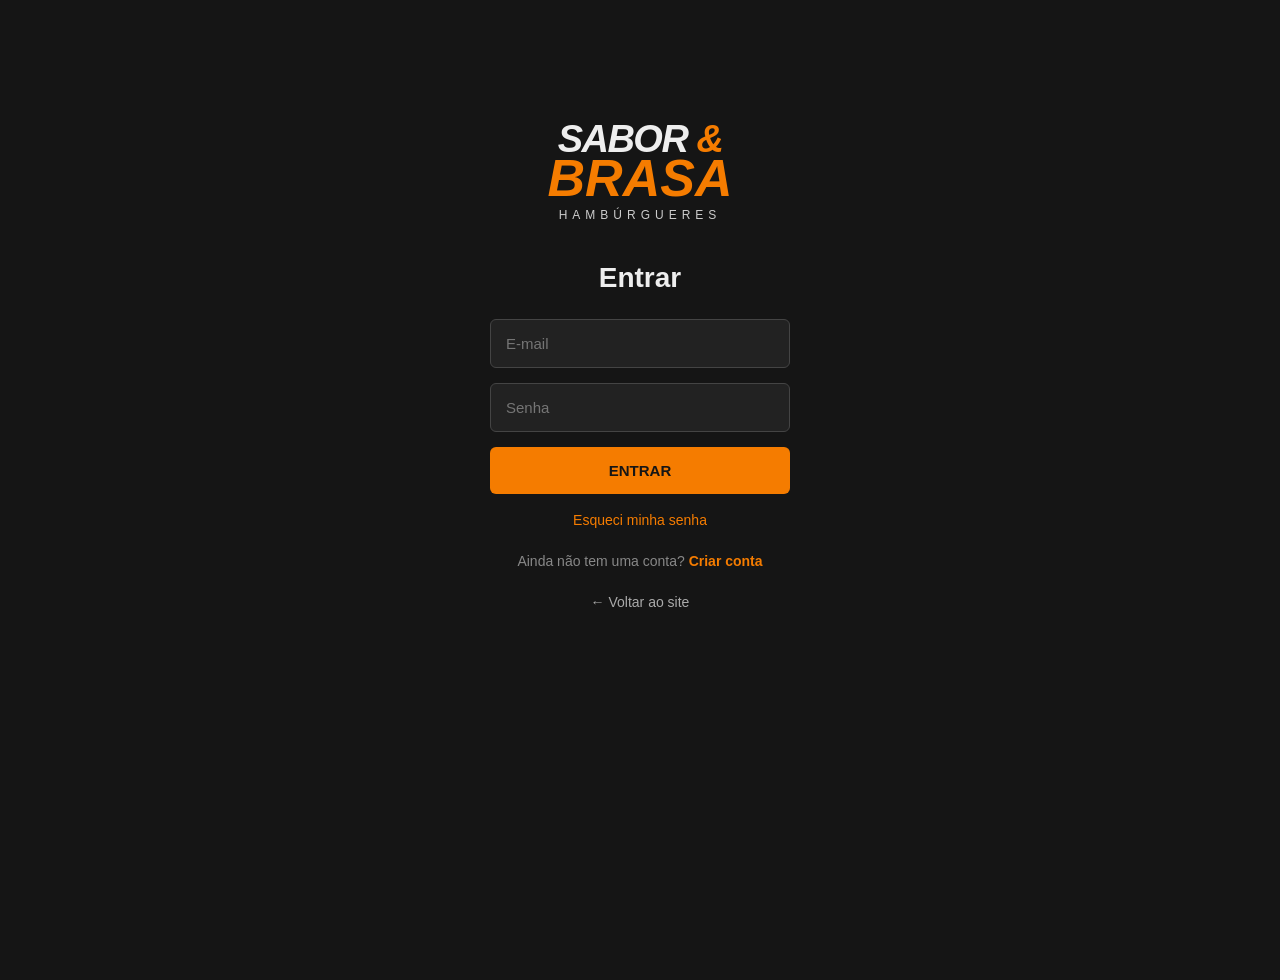
==== html/login.html @ 22addf39 "1" ====
<!DOCTYPE html>
<html lang="pt-BR">
<head>
    <meta charset="UTF-8">
    <meta name="viewport" content="width=device-width, initial-scale=1.0">
    <title>Login - Sabor & Brasa</title>
    <link rel="stylesheet" href="/css/style.css">
</head>

<body>

    <div class="login">

        <div class="marca">
            <h1>SABOR <span>&</span></h1>
            <h2>BRASA</h2>
            <p>HAMBÚRGUERES</p>
        </div>

        <h3>Entrar</h3>

        <form>
            <input type="email" placeholder="E-mail">

            <input type="password" placeholder="Senha">

            <button onclick="entrarPagina()" type="submit">ENTRAR</button>
        </form>

        <a href="#" class="esqueci">Esqueci minha senha</a>

        <p class="cadastro">
            Ainda não tem uma conta?
            <a href="#">Criar conta</a>
        </p>

        <a href="index.html" class="voltar">← Voltar ao site</a>

    </div>

</body>
<script src="/js/script.js"></script>
</html>
---- css/style.css ----
* {
  margin: 0;
  padding: 0;
  box-sizing: border-box;
}

body {
  background: #151515;
  color: #eeeeee;
  font-family: Arial, Helvetica, sans-serif;
  min-height: 100vh;
}


.cabecalho {
  display: flex;
  justify-content: space-between;
  align-items: flex-start;
  min-height: 125px;
}

h1 {
  font-size: 46px;
  font-style: italic;
  font-weight: 800;
  letter-spacing: -1.5px;
}

.cabecalho p {
  margin-top: 20px;
  font-size: 21px;
  font-style: italic;
  font-weight: 600;
}

/* layout */

.layout {
  max-width: 1500px;
  margin: 0 auto;
  padding: 0 20px 50px;

  display: grid;
  grid-template-columns: minmax(0, 1fr) 320px;
  gap: 80px;
}

/*cardapio*/
.conteudo {
  min-width: 0;
}

.cliente {
  background: #202020;
  padding: 30px;
  border-radius: 10px;
  text-align: center;
  border: 1px solid #292929;
  position: sticky;
  top: 20px;
}

.cliente img {
  width: 100%;
  height: 430px;
  object-fit: cover;
  border-radius: 8px;
  display: block;
}

.cliente h2 {
  color: #f57c00;
  font-size: 22px;
  font-style: italic;
  margin-top: 18px;
}

.cliente p {
  color: #cfcfcf;
  line-height: 1.5;
  margin-top: 10px;
}

.cliente button {
  background: #f57c00;
  color: #151515;
  border: none;
  padding: 12px 25px;
  margin-top: 18px;
  font-weight: bold;
  border-radius: 5px;
  cursor: pointer;
  transition: 0.3s;
}

.cliente button:hover {
  background: #ff9d3c;
  transform: scale(1.05);
}

.conteudo {
  min-width: 0;
}

.banner {
  width: 100%;
  height: 400px;
  position: relative;
  overflow: hidden;
}

.banner img {
  width: 100%;
  height: 100%;
  object-fit: cover;
  display: block;
}

.data {
  font-size: 14px;
  font-style: italic;
  color: #d0d0d0;
  margin: 0 18px 14px;
}

.resumo {
  color: #cfcfcf;
  font-size: 16px;
  line-height: 1.6;
  margin: 0 18px;
}

.cards {
  border-top: 1px solid #292929;
  padding-top: 24px;
  display: grid;
  gap: 18px;
}

.card {
  display: grid;
  grid-template-columns: 190px 1fr;
  gap: 20px;
  border-bottom: 1px solid #292929;
  padding-bottom: 20px;
}

.card img {
  width: 190px;
  height: 115px;
  object-fit: cover;
}

.card h3 {
  color: #f57c00;
  font-size: 19px;
  line-height: 1.3;
  margin-bottom: 8px;
}

.card p {
  color: #c7c7c7;
  line-height: 1.5;
}



.widget {
  border-bottom: 1px solid #292929;
  padding: 25px 20px 28px;
}



footer {
  border-top: 1px solid #292929;
  text-align: center;
  color: #888;
  padding: 25px;
  font-size: 14px;
}

/* BOTÃO DO MENU */
.menu-btn {
  background: transparent;
  border: none;
  color: #f57c00;
  font-size: 38px;
  cursor: pointer;
  padding: 5px 10px;
  margin-top: 5px;
  transition: 0.3s;
}

.menu-btn:hover {
  color: #ff9d3c;
  transform: scale(1.1);
}

/* MENU */
.menu {
  position: absolute;
  top: 75px;
  right: 30px;

  background: #202020;
  width: 220px;
  padding: 10px 0;

  border: 1px solid #333;
  border-radius: 8px;

  display: none;
  flex-direction: column;

  box-shadow: 0 8px 25px rgba(0, 0, 0, 0.5);
  z-index: 1000;
}

.menu.ativo {
  display: flex;
}

.menu a {
  color: #eeeeee;
  text-decoration: none;
  padding: 15px 20px;
  font-size: 17px;
  transition: 0.3s;
}

.menu a:hover {
  background: #f57c00;
  color: #151515;
}

footer {
  width: 100%;
  background-color: #181818;
  padding: 60px 0;
  display: flex;
  justify-content: center;
  align-items: center;
  color: #FFFFFF;
}

footer a {
  text-decoration: none;
  color: #FFFFFF;
}

footer p {
  margin-left: 12px;
}

.about {
  background-color: #FFFFFF;
  width: 100%;
  padding-left: 10%;
  padding-right: 10%;
  padding-top: 80px;
  padding-bottom: 80px;
  display: flex;
  align-items: center;
  justify-content: space-between;
}

.about div {
  max-width: 50%;
  padding-right: 40px;
}

.about img {
  max-width: 450px;
  border-radius: 8px;
}

.about div h2 {
  font-size: 32px;
  margin-bottom: 14px;
}

.cabecalho {
  min-height: 120px;
  padding: 0 30px;

  display: flex;
  justify-content: space-between;
  align-items: flex-start;
}

.cabecalho h1 {
  font-size: 46px;
  font-style: italic;
  font-weight: 800;
}

.cabecalho p {
  margin-top: 20px;
  font-size: 20px;
  font-style: italic;
  font-weight: 600;
}

/* BOTÃO ☰ */

.menu-btn {
  position: fixed;
  top: 15px;
  right: 25px;
  background: none;
  border: none;
  color: #f57c00;
  font-size: 38px;
  cursor: pointer;
  z-index: 10001;
}

/* MENU */

.menu {
  position: fixed;
  top: 65px;
  right: 25px;
  width: 220px;
  background: #202020;
  border: 1px solid #333;
  border-radius: 8px;
  padding: 10px 0;
  display: none;
  flex-direction: column;
  z-index: 10000;
  box-shadow: 0 8px 25px rgba(0, 0, 0, 0.5);
}

/* MENU ABERTO */

.menu.ativo {
  display: flex;
}

/* LINKS */

.menu a {
  color: white;
  text-decoration: none;
  padding: 15px 20px;
  font-size: 17px;
}

.menu a:hover {
  background: #f57c00;
  color: #151515;
}


/* MODAL */

.modal-produto {
  display: none;
  position: fixed;
  inset: 0;
  background: rgba(0, 0, 0, 0.75);
  z-index: 20000;
  justify-content: center;
  align-items: center;
  padding: 20px;
}

/* MODAL ABERTO */

.modal-produto.ativo {
  display: flex;
}

.sobre {
  max-width: 1200px;
  margin: 0 auto;
  padding: 40px 30px 70px;
}

.titulo-sobre {
  text-align: center;
  margin-bottom: 70px;
}

.titulo-sobre span {
  color: #f57c00;
  font-size: 15px;
  font-weight: bold;
  letter-spacing: 3px;
}

.titulo-sobre h2 {
  font-size: 46px;
  font-style: italic;
  margin: 15px 0;
}

.titulo-sobre strong {
  color: #f57c00;
}

.titulo-sobre p {
  max-width: 700px;
  margin: 0 auto;
  color: #c7c7c7;
  font-size: 18px;
  line-height: 1.6;
}

.historia {
  display: grid;
  /* Texto de um lado e imagem do outro */
  grid-template-columns: 1fr 1fr;
  gap: 60px;
  align-items: center;
}

.texto {
  padding: 20px;
}

.texto h2 {
  font-size: 40px;
  font-style: italic;
  margin-bottom: 25px;
}

.texto h2 span {
  color: #f57c00;
}

.texto p {
  color: #cfcfcf;
  font-size: 17px;
  line-height: 1.7;
  margin-bottom: 20px;
}

.imagem {
  width: 100%;
  height: 650px;
  overflow: hidden;
  border-radius: 12px;
  border: 2px solid #292929;
  box-shadow: 0 10px 30px rgba(0, 0, 0, 0.5);
}

.imagem img {
  width: 100%;
  height: 100%;
  object-fit: cover;
  display: block;
}

footer {
  border-top: 1px solid #292929;
  text-align: center;
  color: #888;
  padding: 25px;
  font-size: 14px;
}

/* ================================
   MODAL DO CARDÁPIO
================================ */

.modal-produto {
  display: none;
  position: fixed;
  inset: 0;
  background: rgba(0, 0, 0, 0.88);
  backdrop-filter: blur(6px);
  z-index: 20000;
  justify-content: center;
  align-items: center;
  padding: 25px;
}

.modal-produto.ativo {
  display: flex;
}


/* ================================
 CAIXA PRINCIPAL
================================ */

.produto {
  position: relative;

  width: 900px;
  max-width: 95%;
  max-height: 90vh;
  display: grid;
  grid-template-columns: 45% 55%;
  background: #1b1b1b;
  border: 1px solid #333;
  border-radius: 18px;
  overflow: hidden;
  box-shadow:
      0 0 0 1px rgba(245, 124, 0, 0.15),
      0 20px 60px rgba(0, 0, 0, 0.7);
}


/* ================================
 IMAGEM
================================ */

.produto-imagem {
  min-height: 500px;
  background: #111;
  position: relative;
}

.produto-imagem::after {
  content: "";
  position: absolute;
  inset: 0;

  background: linear-gradient(
      to top,
      rgba(0,0,0,0.45),
      transparent 50%
  );

  pointer-events: none;
}

.produto-imagem img {
  width: 100%;
  height: 100%;
  min-height: 500px;
  object-fit: cover;
  display: block;
}


/* ================================
 INFORMAÇÕES
================================ */

.produto-info {
  padding: 35px;
  overflow-y: auto;
}

.produto-info h2 {
  color: #f57c00;

  font-size: 32px;
  line-height: 1.15;
  margin-bottom: 15px;
  font-weight: 800;
  font-style: italic;
}

.descricao {
  color: #cfcfcf;
  font-size: 15px;
  line-height: 1.6;
  margin-bottom: 20px;
}


/* ================================
 PREÇO
================================ */

.preco {
  color: white;
  font-size: 30px;
  font-weight: 800;
  margin-bottom: 30px;
}

.preco::before {
  color: #f57c00;
}


/* ================================
 ACRÉSCIMOS
================================ */

.acrescimos {
  border-top: 1px solid #333;
  padding-top: 20px;
  margin-bottom: 10px;
}

.acrescimos h3 {
  color: white;
  font-size: 20px;
  margin-bottom: 5px;
}

.acrescimos p {
  color: #999;
  font-size: 14px;
}


/* ================================
 OPÇÕES
================================ */

.opcao {
  display: flex;
  justify-content: space-between;
  align-items: center;
  padding: 14px 0;
  border-bottom: 1px solid #292929;
}

.opcao span {
  display: block;
  color: #eee;
  font-size: 15px;
  font-weight: 600;
}

.opcao small {
  display: block;
  color: #f57c00;
  margin-top: 4px;
  font-size: 13px;
}


/* ================================
 CONTROLE DE QUANTIDADE
================================ */

.quantidade {
  display: flex;
  align-items: center;
  gap: 10px;
}

.quantidade button {
  width: 30px;
  height: 30px;
  border: 1px solid #444;
  border-radius: 50%;
  background: #252525;
  color: white;
  font-size: 18px;
  cursor: pointer;
  transition: 0.2s;
}

.quantidade button:hover {
  background: #f57c00;
  border-color: #f57c00;

  color: #151515;
}

.quantidade span {
  min-width: 20px;
  text-align: center;
  color: white;
}


/* ================================
 RODAPÉ DO PRODUTO
================================ */

.produto-footer {
  display: flex;
  align-items: center;
  gap: 15px;
  margin-top: 25px;
  padding-top: 20px;
  border-top: 1px solid #333;
}


/* ================================
 CONTADOR PRINCIPAL
================================ */

.contador {
  display: flex;
  align-items: center;
  background: #252525;
  border: 1px solid #444;
  border-radius: 10px;
  overflow: hidden;
}

.contador button {
  width: 40px;
  height: 45px;
  border: none;
  background: transparent;
  color: white;
  font-size: 22px;
  cursor: pointer;
}

.contador button:hover {
  background: #f57c00;
  color: #151515;
}

.contador span {
  width: 35px;
  text-align: center;
  color: white;
  font-weight: bold;
}


/* ================================
 BOTÃO ADICIONAR
================================ */

.adicionar {
  flex: 1;
  height: 55px;
  display: flex;
  justify-content: space-between;
  align-items: center;
  padding: 0 20px;
  border: none;
  border-radius: 10px;
  background: #f57c00;
  color: #151515;
  font-size: 16px;
  font-weight: 800;
  cursor: pointer;
  transition: 0.2s;
}

.adicionar:hover {
  background: #ff922b;

  transform: translateY(-2px);
}

.adicionar strong {
  font-size: 17px;
}


/* ================================
 BOTÃO FECHAR
================================ */

.fechar {
  position: absolute;
  top: 15px;
  right: 15px;
  z-index: 10;
  width: 40px;
  height: 40px;
  border: 1px solid #444;
  border-radius: 50%;
  background: rgba(20, 20, 20, 0.9);
  color: white;
  font-size: 25px;
  cursor: pointer;
  transition: 0.2s;
}

.fechar:hover {
  background: #f57c00;
  color: #151515;

  transform: rotate(90deg);
}


/* ================================
 RESPONSIVO
================================ */

@media (max-width: 750px) {

  .produto {
      grid-template-columns: 1fr;

      max-height: 92vh;

      overflow-y: auto;
  }

  .produto-imagem {
      min-height: 260px;
      max-height: 300px;
  }

  .produto-imagem img {
      min-height: 260px;
      max-height: 300px;
  }

  .produto-info {
      padding: 25px;
  }

  .produto-info h2 {
      font-size: 25px;
  }

  .produto-footer {
      flex-direction: column;
  }

  .contador {
      width: 100%;
      justify-content: center;
  }

  .adicionar {
      width: 100%;
  }
}
/* =========================
 CELULAR
========================= */

@media (max-width: 600px) {

  .modal-produto {
      padding: 0;
  }

  .produto {
      width: 100%;
      height: 100%;
      max-height: 100%;
      border-radius: 0;
  }

  .produto-imagem {
      height: 330px;
  }

  .produto-info {
      padding-left: 20px;
      padding-right: 20px;
  }

  .acrescimos {
      margin-left: -20px;
      margin-right: -20px;
      padding-left: 20px;
      padding-right: 20px;
  }
}


/* =========================
   TELA DE LOGIN - SABOR & BRASA
   ========================= */

.login {
    width: 380px;
    padding: 40px;
    text-align: center;
    margin: 80px auto;
}

.login .marca {
    margin-bottom: 40px;
}

.login .marca h1 {
    font-size: 38px;
    font-weight: 900;
    font-style: italic;
    line-height: 1;
    color: #eeeeee;
}

.login .marca h1 span {
    color: #f57c00;
}

.login .marca h2 {
    font-size: 52px;
    color: #f57c00;
    font-style: italic;
    font-weight: 900;
    line-height: 40px;
}

.login .marca p {
    font-size: 12px;
    letter-spacing: 5px;
    color: #cccccc;
    margin-top: 10px;
}

.login h3 {
    font-size: 28px;
    margin-bottom: 25px;
}

.login form input {
    width: 100%;
    padding: 15px;
    margin-bottom: 15px;
    background: #222222;
    border: 1px solid #444444;
    border-radius: 6px;
    color: #ffffff;
    font-size: 15px;
}

.login form input:focus {
    outline: none;
    border-color: #f57c00;
}

.login form button {
    width: 100%;
    padding: 15px;
    border: none;
    border-radius: 6px;
    background: #f57c00;
    color: #151515;
    font-weight: bold;
    font-size: 15px;
    cursor: pointer;
    transition: 0.3s;
}

.login form button:hover {
    background: #ff9d3c;
}

.login .esqueci {
    display: block;
    margin-top: 18px;
    color: #f57c00;
    text-decoration: none;
    font-size: 14px;
}

.login .cadastro {
    margin-top: 25px;
    color: #888888;
    font-size: 14px;
}

.login .cadastro a {
    color: #f57c00;
    text-decoration: none;
    font-weight: bold;
}

.login .voltar {
    display: block;
    margin-top: 25px;
    color: #aaaaaa;
    text-decoration: none;
    font-size: 14px;
}

.login .voltar:hover,
.login .esqueci:hover,
.login .cadastro a:hover {
    text-decoration: underline;
}

@media (max-width: 600px) {
    .login {
        width: 100%;
        max-width: 380px;
        padding: 25px;
        margin: 40px auto;
    }
}
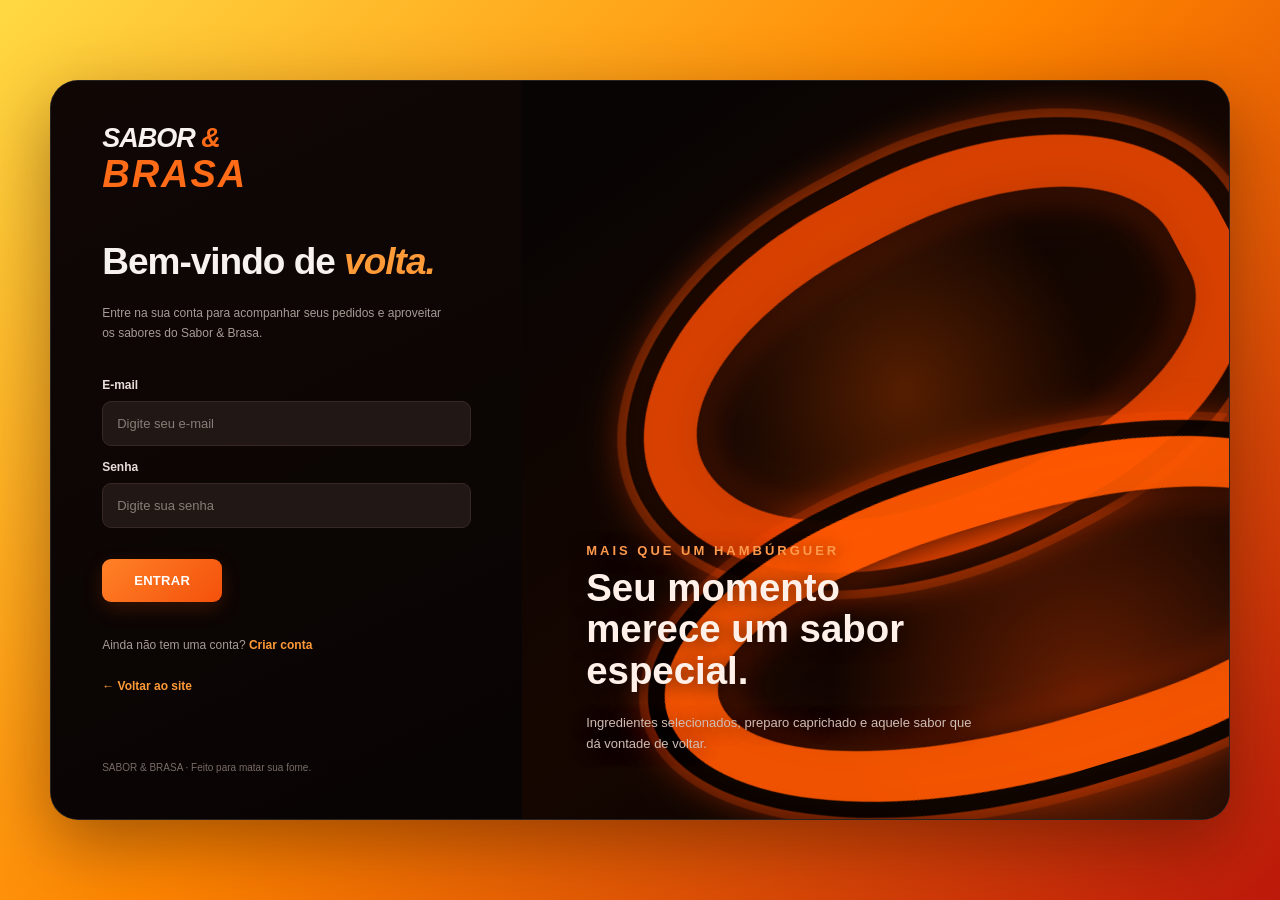
==== commit 2119b35d: "1" ====
--- a/html/login.html
+++ b/html/login.html
@@ -3,41 +3,51 @@
 <head>
     <meta charset="UTF-8">
     <meta name="viewport" content="width=device-width, initial-scale=1.0">
-    <title>Login - Sabor & Brasa</title>
-    <link rel="stylesheet" href="/css/style.css">
+    <title>Entrar - Sabor &amp; Brasa</title>
+    <link rel="stylesheet" href="../css/login.css">
 </head>
+<body>
+    <main class="pagina-form">
+        <section class="painel-form">
+            <div class="marca">
+                <h1>SABOR <span>&amp;</span></h1>
+                <h2>BRASA</h2>
+            </div>
 
-<body>
+            <div class="chamada">
+                <h3>Bem-vindo de <span>volta.</span></h3>
+                <p>Entre na sua conta para acompanhar seus pedidos e aproveitar os sabores do Sabor &amp; Brasa.</p>
+            </div>
 
-    <div class="login">
+            <form id="form-login">
+                <label for="email">E-mail</label>
+                <input id="email" name="email" type="email"
+                       placeholder="Digite seu e-mail" autocomplete="email" required>
 
-        <div class="marca">
-            <h1>SABOR <span>&</span></h1>
-            <h2>BRASA</h2>
-            <p>HAMBÚRGUERES</p>
-        </div>
+                <label for="senha">Senha</label>
+                <input id="senha" name="senha" type="password"
+                       placeholder="Digite sua senha" autocomplete="current-password"
+                       minlength="6" required>
 
-        <h3>Entrar</h3>
+                <button type="submit">ENTRAR</button>
+            </form>
 
-        <form>
-            <input type="email" placeholder="E-mail">
+            <p class="aviso" id="mensagem" aria-live="polite"></p>
+            <p>Ainda não tem uma conta? <a href="cadastro.html">Criar conta</a></p>
+            <p><a href="index.html">← Voltar ao site</a></p>
 
-            <input type="password" placeholder="Senha">
+            <div class="rodape-form">SABOR &amp; BRASA · Feito para matar sua fome.</div>
+        </section>
 
-            <button onclick="entrarPagina()" type="submit">ENTRAR</button>
-        </form>
+        <section class="visual-login" aria-label="Apresentação Sabor e Brasa">
+            <div class="visual-texto">
+                <strong>Mais que um hambúrguer</strong>
+                <h2>Seu momento merece um sabor especial.</h2>
+                <p>Ingredientes selecionados, preparo caprichado e aquele sabor que dá vontade de voltar.</p>
+            </div>
+        </section>
+    </main>
 
-        <a href="#" class="esqueci">Esqueci minha senha</a>
-
-        <p class="cadastro">
-            Ainda não tem uma conta?
-            <a href="#">Criar conta</a>
-        </p>
-
-        <a href="index.html" class="voltar">← Voltar ao site</a>
-
-    </div>
-
+    <script src="../js/auth.js"></script>
 </body>
-<script src="/js/script.js"></script>
-</html>+</html>
--- a/css/login.css
+++ b/css/login.css
@@ -0,0 +1,321 @@
+/* Sabor & Brasa — visual inspirado na referência enviada */
+* {
+    margin: 0;
+    padding: 0;
+    box-sizing: border-box;
+}
+
+:root {
+    --laranja: #ff6b16;
+    --laranja-claro: #ff9a38;
+    --fundo: #090403;
+    --texto: #f7f2ef;
+    --texto-suave: #a69b96;
+    --campo: #211715;
+}
+
+body {
+    min-height: 100vh;
+    padding: 32px;
+    display: flex;
+    align-items: center;
+    justify-content: center;
+    font-family: Arial, Helvetica, sans-serif;
+    color: var(--texto);
+    background: linear-gradient(135deg, #ffd943 0%, #ff8500 48%, #bd190b 100%);
+}
+
+.pagina-form {
+    width: min(100%, 1180px);
+    min-height: 740px;
+    display: grid;
+    grid-template-columns: 40% 60%;
+    overflow: hidden;
+    background: var(--fundo);
+    border: 1px solid rgba(255, 255, 255, .12);
+    border-radius: 28px;
+    box-shadow: 0 24px 70px rgba(38, 9, 0, .42);
+}
+
+.painel-form {
+    padding: 44px clamp(28px, 4vw, 58px);
+    display: flex;
+    flex-direction: column;
+    justify-content: center;
+    background: linear-gradient(155deg, #100705 0%, #080403 100%);
+    position: relative;
+    z-index: 1;
+}
+
+.marca {
+    margin-bottom: 48px;
+}
+
+.marca h1 {
+    color: var(--texto);
+    font-size: 27px;
+    line-height: 1;
+    font-weight: 900;
+    font-style: italic;
+    letter-spacing: -1px;
+}
+
+.marca h1 span {
+    color: var(--laranja);
+}
+
+.marca h2 {
+    margin-top: 3px;
+    color: var(--laranja);
+    font-size: 38px;
+    line-height: 1;
+    font-weight: 900;
+    font-style: italic;
+    letter-spacing: 2px;
+}
+
+.chamada {
+    margin-bottom: 30px;
+}
+
+.chamada h3 {
+    max-width: 390px;
+    margin-bottom: 15px;
+    font-size: clamp(27px, 3vw, 37px);
+    line-height: 1.12;
+    font-weight: 600;
+    letter-spacing: -1px;
+}
+
+.chamada h3 span {
+    color: var(--laranja-claro);
+    font-style: italic;
+}
+
+.chamada p {
+    max-width: 350px;
+    color: var(--texto-suave);
+    font-size: 13px;
+    line-height: 1.65;
+}
+
+.pagina-form form {
+    display: flex;
+    flex-direction: column;
+    gap: 9px;
+}
+
+.pagina-form label {
+    margin-top: 5px;
+    color: #e8dfda;
+    font-size: 12px;
+    font-weight: 700;
+}
+
+.pagina-form input {
+    width: 100%;
+    min-height: 45px;
+    padding: 12px 14px;
+    color: var(--texto);
+    background: var(--campo);
+    border: 1px solid #382824;
+    border-radius: 9px;
+    outline: none;
+    font-size: 13px;
+    transition: border-color .2s, box-shadow .2s, background .2s;
+}
+
+.pagina-form input::placeholder {
+    color: #887c76;
+}
+
+.pagina-form input:focus {
+    background: #2a1b17;
+    border-color: var(--laranja);
+    box-shadow: 0 0 0 3px rgba(255, 107, 22, .14);
+}
+
+.pagina-form button {
+    width: fit-content;
+    min-width: 120px;
+    min-height: 43px;
+    margin-top: 22px;
+    padding: 12px 23px;
+    color: #fff;
+    background: linear-gradient(135deg, #ff8127, #f4510b);
+    border: 0;
+    border-radius: 9px;
+    font-size: 13px;
+    font-weight: 800;
+    letter-spacing: .3px;
+    cursor: pointer;
+    box-shadow: 0 7px 20px rgba(244, 81, 11, .18);
+    transition: transform .2s, filter .2s;
+}
+
+.pagina-form button:hover {
+    filter: brightness(1.12);
+    transform: translateY(-2px);
+}
+
+.pagina-form p {
+    margin-top: 22px;
+    color: var(--texto-suave);
+    font-size: 12px;
+    line-height: 1.6;
+}
+
+.pagina-form a {
+    color: var(--laranja-claro);
+    font-weight: 700;
+    text-decoration: none;
+}
+
+.pagina-form a:hover {
+    color: #ffc078;
+    text-decoration: underline;
+}
+
+.pagina-form .aviso {
+    margin-top: 12px;
+    color: #ffd0a6;
+    overflow-wrap: anywhere;
+}
+
+.rodape-form {
+    margin-top: auto;
+    padding-top: 34px;
+    color: #776c67;
+    font-size: 10px;
+    line-height: 1.5;
+}
+
+.visual-login {
+    min-height: 100%;
+    position: relative;
+    overflow: hidden;
+    display: flex;
+    align-items: flex-end;
+    padding: clamp(30px, 5vw, 65px);
+    isolation: isolate;
+    background:
+        radial-gradient(ellipse at 54% 42%, rgba(255, 91, 0, .28), transparent 35%),
+        radial-gradient(ellipse at 80% 85%, rgba(255, 72, 0, .38), transparent 32%),
+        linear-gradient(145deg, #080403 10%, #160600 55%, #050303 100%);
+}
+
+.visual-login::before,
+.visual-login::after {
+    content: "";
+    position: absolute;
+    z-index: -1;
+    border: 54px solid rgba(255, 78, 0, .72);
+    border-radius: 48% 52% 42% 58%;
+    filter: drop-shadow(0 0 18px rgba(255, 68, 0, .55));
+    transform: rotate(-28deg);
+}
+
+.visual-login::before {
+    width: 520px;
+    height: 270px;
+    top: 12%;
+    left: 15%;
+    box-shadow:
+        0 0 0 18px rgba(0, 0, 0, .8),
+        0 0 0 27px rgba(255, 86, 0, .25),
+        inset 0 0 30px rgba(0, 0, 0, .8);
+}
+
+.visual-login::after {
+    width: 620px;
+    height: 210px;
+    right: -22%;
+    bottom: 5%;
+    border-color: rgba(255, 91, 0, .88);
+    transform: rotate(-17deg);
+    box-shadow:
+        0 0 0 17px rgba(0, 0, 0, .9),
+        0 0 0 26px rgba(255, 78, 0, .22),
+        inset 0 0 32px rgba(0, 0, 0, .85);
+}
+
+.visual-texto {
+    max-width: 390px;
+    color: #fff1e9;
+    text-shadow: 0 2px 18px rgba(0, 0, 0, .65);
+}
+
+.visual-texto strong {
+    display: block;
+    margin-bottom: 9px;
+    color: #ff9a4d;
+    font-size: 13px;
+    letter-spacing: 3px;
+    text-transform: uppercase;
+}
+
+.visual-texto h2 {
+    margin-bottom: 10px;
+    font-size: clamp(25px, 3vw, 39px);
+    line-height: 1.08;
+}
+
+.visual-texto p {
+    color: #d0bdb4;
+    font-size: 13px;
+    line-height: 1.6;
+}
+
+@media (max-width: 850px) {
+    body {
+        padding: 18px;
+    }
+
+    .pagina-form {
+        width: min(100%, 520px);
+        min-height: auto;
+        display: block;
+        border-radius: 20px;
+    }
+
+    .painel-form {
+        min-height: 680px;
+        padding: 36px clamp(24px, 7vw, 48px);
+    }
+
+    .visual-login {
+        display: none;
+    }
+
+    .rodape-form {
+        margin-top: 28px;
+    }
+}
+
+@media (max-width: 480px) {
+    body {
+        padding: 10px;
+        align-items: flex-start;
+    }
+
+    .pagina-form {
+        border-radius: 16px;
+    }
+
+    .painel-form {
+        min-height: calc(100vh - 20px);
+        padding: 30px 23px;
+    }
+
+    .marca {
+        margin-bottom: 35px;
+    }
+
+    .chamada h3 {
+        font-size: 29px;
+    }
+
+    .pagina-form button {
+        width: 100%;
+    }
+}
